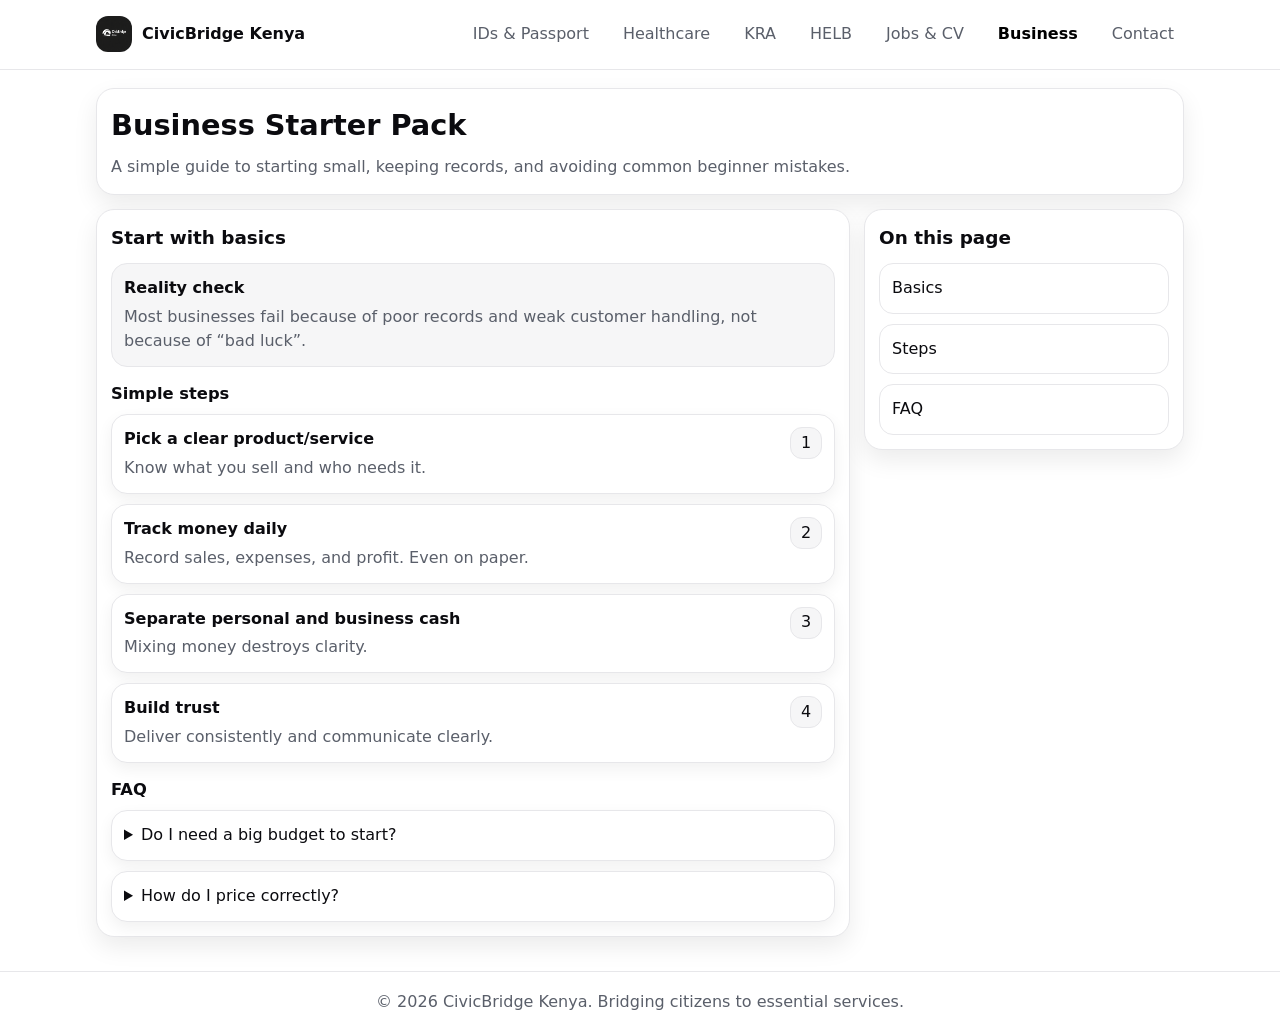
==== business-starter.html @ 0e1bb904 "add updated pages" ====
<!doctype html>
<html lang="en">
  <head>
    <meta charset="UTF-8" />
    <meta name="viewport" content="width=device-width, initial-scale=1.0" />
    <title>CivicBridge Kenya | Business Starter Pack</title>
  <link rel="stylesheet" href="styles.css"></link>
  </head>
  <body>
    <header class="nav">
      <div class="container">
        <div class="navwrap">
          <a class="brand" href="index.html"
            >   <img src="logo.png" alt="." class="mark" /></span
            ><span>CivicBridge Kenya</span></a
          >
          <nav class="links">
            <a href="passport.html">IDs & Passport</a
            ><a href="healthcare.html">Healthcare</a>
            <a href="kra.html">KRA</a>
            <a href="helb.html">HELB</a>
            <a href="jobs-cv.html">Jobs & CV</a
            ><a href="business-starter.html"><b class="current">Business</b></a
            ><a href="contact.html">Contact</a>
          </nav>
          <label class="hamb" for="navToggle" aria-label="Open menu"
            ><span></span
          ></label>
        </div>
        <input type="checkbox" id="navToggle" />
        <div class="mobileMenu">
          <a href="index.html">Home</a
          ><a href="passport.html">IDs & Passport</a
          ><a href="healthcare.html">Healthcare</a>
           <a href="kra.html">KRA</a
          ><a href="helb.html">HELB</a>
          <a href="jobs.html">Jobs & CV</a
          ><a href="business.html">Business</a
          ><a href="contact.html">Contact</a>
        </div>
      </div>
    </header>

    <main>
      <div class="container">
  <section class="panel">
          <h1>Business Starter Pack</h1>
          <p class="subtitle">
            A simple guide to starting small, keeping records, and avoiding
            common beginner mistakes.
          </p>
        </section>

        <div class="layout">
          <article class="panel">
            <h2 id="basics">Start with basics</h2>
            <div class="callout">
              <b>Reality check</b>
              <p>
                Most businesses fail because of poor records and weak customer
                handling, not because of “bad luck”.
              </p>
            </div>

            <h3 id="steps">Simple steps</h3>
            <ol class="steps">
              <li>
                <b>Pick a clear product/service</b>
                <p>Know what you sell and who needs it.</p>
              </li>
              <li>
                <b>Track money daily</b>
                <p>Record sales, expenses, and profit. Even on paper.</p>
              </li>
              <li>
                <b>Separate personal and business cash</b>
                <p>Mixing money destroys clarity.</p>
              </li>
              <li>
                <b>Build trust</b>
                <p>Deliver consistently and communicate clearly.</p>
              </li>
            </ol>

            <h3 id="faq">FAQ</h3>
            <details>
              <summary>Do I need a big budget to start?</summary>
              <p>No. Start small, prove demand, then scale carefully.</p>
            </details>
            <details>
              <summary>How do I price correctly?</summary>
              <p>
                Calculate cost + profit, then compare to competitors. Don’t
                guess blindly.
              </p>
            </details>
          </article>

          <aside class="panel">
            <h2>On this page</h2>
            <nav class="sideNav">
              <a href="#basics">Basics</a>
              <a href="#steps">Steps</a>
              <a href="#faq">FAQ</a>
            </nav>
          </aside>
        </div>
      </div>
    </main>

    <footer>
      <div class="container">
        <div class="copy">
          © 2026 CivicBridge Kenya. Bridging citizens to essential services.
        </div>
      </div>
    </footer>
  </body>
</html>
---- styles.css ----
:root {
      --bg: #ffffff;
      --text: #0b0b0f;
      --muted: #5a5f6a;
      --line: #e7e7ea;
      --surface: #ffffff;
      --soft: #f6f6f7;
      --black: #000000;
      --r: 14px;
      --r2: 18px;
      --max: 1120px;
      --shadow: 0 10px 24px rgba(0, 0, 0, 0.08);
      --shadow2: 0 6px 16px rgba(0, 0, 0, 0.06);
    }

    * {
      box-sizing: border-box;
    }

    html {
      scroll-behavior: smooth;
    }

    body {
      margin: 0;
      font-family:
        system-ui,
        -apple-system,
        Segoe UI,
        Roboto,
        Arial,
        sans-serif;
      background: var(--bg);
      color: var(--text);
      line-height: 1.55;
    }

    a {
      color: inherit;
      text-decoration: none;
    }

    .container {
      max-width: var(--max);
      margin: 0 auto;
      padding: 0 16px;
    }

    .nav {
      position: sticky;
      top: 0;
      z-index: 50;
      background: rgba(255, 255, 255, 0.92);
      border-bottom: 1px solid var(--line);
      backdrop-filter: blur(10px);
    }

    .navwrap {
      display: flex;
      align-items: center;
      justify-content: space-between;
      padding: 12px 0;
      gap: 12px;
    }

    .brand {
      display: flex;
      align-items: center;
      gap: 10px;
      font-weight: 900;
      white-space: nowrap;
    }

    .mark {
      width: 36px;
      height: 36px;
      border-radius: 12px;
      background: var(--black);
      position: relative;
    }

    .mark::after {
      content: "";
      position: absolute;
      inset: 9px;
      border-radius: 10px;
      background: #fff;
      opacity: 0.1;
    }

    .links {
      display: flex;
      gap: 14px;
      color: var(--muted);
    }

    .links a {
      padding: 10px 10px;
      border-radius: 10px;
    }

    .links a:hover {
      background: var(--soft);
      color: var(--text);
    }

    #navToggle {
      display: none;
    }

    .current {
color: black;      
    }

 
    .hamb {
      display: none;
      width: 46px;
      height: 46px;
      border: 1px solid var(--line);
      border-radius: 12px;
      background: #fff;
      cursor: pointer;
      align-items: center;
      justify-content: center;
    }

    .hamb span {
      width: 20px;
      height: 2px;
      background: var(--text);
      position: relative;
      display: block;
    }

    .hamb span::before,
    .hamb span::after {
      content: "";
      position: absolute;
      left: 0;
      width: 20px;
      height: 2px;
      background: var(--text);
    }

    .hamb span::before {
      top: -6px;
    }

    .hamb span::after {
      top: 6px;
    }

    .mobileMenu {
      display: none;
      padding: 10px 0 14px;
      border-top: 1px solid var(--line);
      background: rgba(255, 255, 255, 0.98);
    }

    .mobileMenu a {
      display: block;
      padding: 12px 12px;
      border-radius: 12px;
      color: var(--muted);
      font-weight: 750;
    }

    .mobileMenu a:hover {
      background: var(--soft);
      color: var(--text);
    }

    #navToggle:checked~.mobileMenu {
      display: block;
    }

    main {
      padding: 18px 0 34px;
    }
    .panel {
      border: 1px solid var(--line);
      border-radius: var(--r2);
      background: var(--surface);
      box-shadow: var(--shadow);
      padding: 14px;
    }

    h1 {
      margin: 0;
      font-size: 1.8rem;
    }

    .subtitle {
      margin: 8px 0 0;
      color: var(--muted);
      max-width: 78ch;
    }

    .layout {
      margin-top: 14px;
      display: grid;
      grid-template-columns: 1fr 320px;
      gap: 14px;
      align-items: start;
    }

    h2 {
      margin: 0 0 10px;
      font-size: 1.15rem;
    }

    h3 {
      margin: 14px 0 8px;
      font-size: 1.02rem;
    }

    .callout {
      border-radius: 16px;
      padding: 12px;
      border: 1px solid var(--line);
      background: var(--soft);
      margin: 10px 0;
    }

    .callout b {
      display: block;
      margin-bottom: 4px;
    }

    .callout p {
      margin: 0;
      color: var(--muted);
    }

    .checklist {
      list-style: none;
      padding: 0;
      margin: 0;
      display: grid;
      gap: 10px;
    }

    .checklist li {
      display: flex;
      gap: 10px;
      align-items: flex-start;
      border: 1px solid var(--line);
      background: #fff;
      border-radius: 16px;
      padding: 10px 12px;
      box-shadow: var(--shadow2);
    }

    .tick {
      width: 22px;
      height: 22px;
      border-radius: 999px;
      background: var(--black);
      color: #fff;
      display: grid;
      place-items: center;
      margin-top: 2px;
    }

    .checklist span {
      color: var(--muted);
    }

    .steps {
      counter-reset: step;
      display: grid;
      gap: 10px;
      margin: 0;
      padding: 0;
      list-style: none;
    }

    .steps li {
      border: 1px solid var(--line);
      background: #fff;
      border-radius: 16px;
      padding: 12px;
      position: relative;
      box-shadow: var(--shadow2);
    }

    .steps li::before {
      counter-increment: step;
      content: counter(step);
      position: absolute;
      top: 12px;
      right: 12px;
      width: 30px;
      height: 30px;
      border-radius: 12px;
      display: grid;
      place-items: center;
      background: var(--soft);
      border: 1px solid var(--line);
      color: var(--text);
    }

    .steps b {
      display: block;
      margin-bottom: 4px;
    }

    .steps p {
      margin: 0;
      color: var(--muted);
    }

    details {
      border: 1px solid var(--line);
      background: #fff;
      border-radius: 16px;
      padding: 12px;
      box-shadow: var(--shadow2);
    }

    details+details {
      margin-top: 10px;
    }

    summary {
      cursor: pointer;
    }

    details p {
      margin: 10px 0 0;
      color: var(--muted);
    }

    .sideNav {
      display: grid;
      gap: 10px;
    }

    .sideNav a {
      padding: 12px;
      border-radius: 14px;
      border: 1px solid var(--line);
      background: #fff;
    }

    .sideNav a:hover {
      background: var(--soft);
    }

    .miniNote {
      margin: 10px 0 0;
      color: var(--muted);
      font-size: 0.92rem;
    }

    footer {
      border-top: 1px solid var(--line);
      background: #fff;
      padding: 18px 0;text-align: center;

    }

    .copy {
      color: var(--muted);
    }
    .tableWrap{
      margin-top:10px;
      overflow:auto;
      border-radius: 16px;
      border:1px solid var(--line);
      background:#fff;
      box-shadow: var(--shadow2);
    }
    table{
      width:100%;
      border-collapse: collapse;
      min-width: 720px;
    }
    th, td{
      padding:12px;
      border-bottom:1px solid var(--line);
      text-align:left;
      vertical-align:top;
    }
    th{
      background: var(--soft);
      font-weight:900;
      position:sticky; top:0;
    }
    td{color: var(--muted);}

     .grid {
        margin-top: 14px;
        display: grid;
        grid-template-columns: 1fr 1fr;
        gap: 14px;
      }
      label {
        display: block;
        font-size: 0.82rem;
        color: var(--muted);
        font-weight: 800;
        margin-bottom: 6px;
      }
      input,
      textarea,
      select {
        width: 100%;
        padding: 12px 12px;
        border-radius: 12px;
        border: 1px solid var(--line);
        background: #fff;
        color: var(--text);
        outline: none;
        transition:
          border 0.15s ease,
          box-shadow 0.15s ease;
      }
      input:focus,
      textarea:focus,
      select:focus {
        border-color: #111;
        box-shadow: 0 0 0 4px rgba(0, 0, 0, 0.1);
      }
      textarea {
        min-height: 120px;
        resize: vertical;
      }
      .btn {
        border: none;
        background: var(--black);
        color: #fff;
        padding: 12px 14px;
        border-radius: 999px;
        font-weight: 900;
        cursor: pointer;
        box-shadow: var(--shadow2);
      }
      .btn:hover {
        filter: brightness(0.95);
      }
         .list {
        list-style: none;
        padding: 0;
        margin: 10px 0 0;
        display: grid;
        gap: 10px;
      }
      .list li {
        border: 1px solid var(--line);
        background: var(--soft);
        border-radius: 16px;
        padding: 12px;
      }
      .list b {
        display: block;
        margin-bottom: 4px;
      }
    @media (max-width: 980px) {
      .layout {
        grid-template-columns: 1fr;
      }
    }

    @media (max-width: 760px) {
      .links {
        display: none;
      }

      .hamb {
        display: flex;
      }
    }
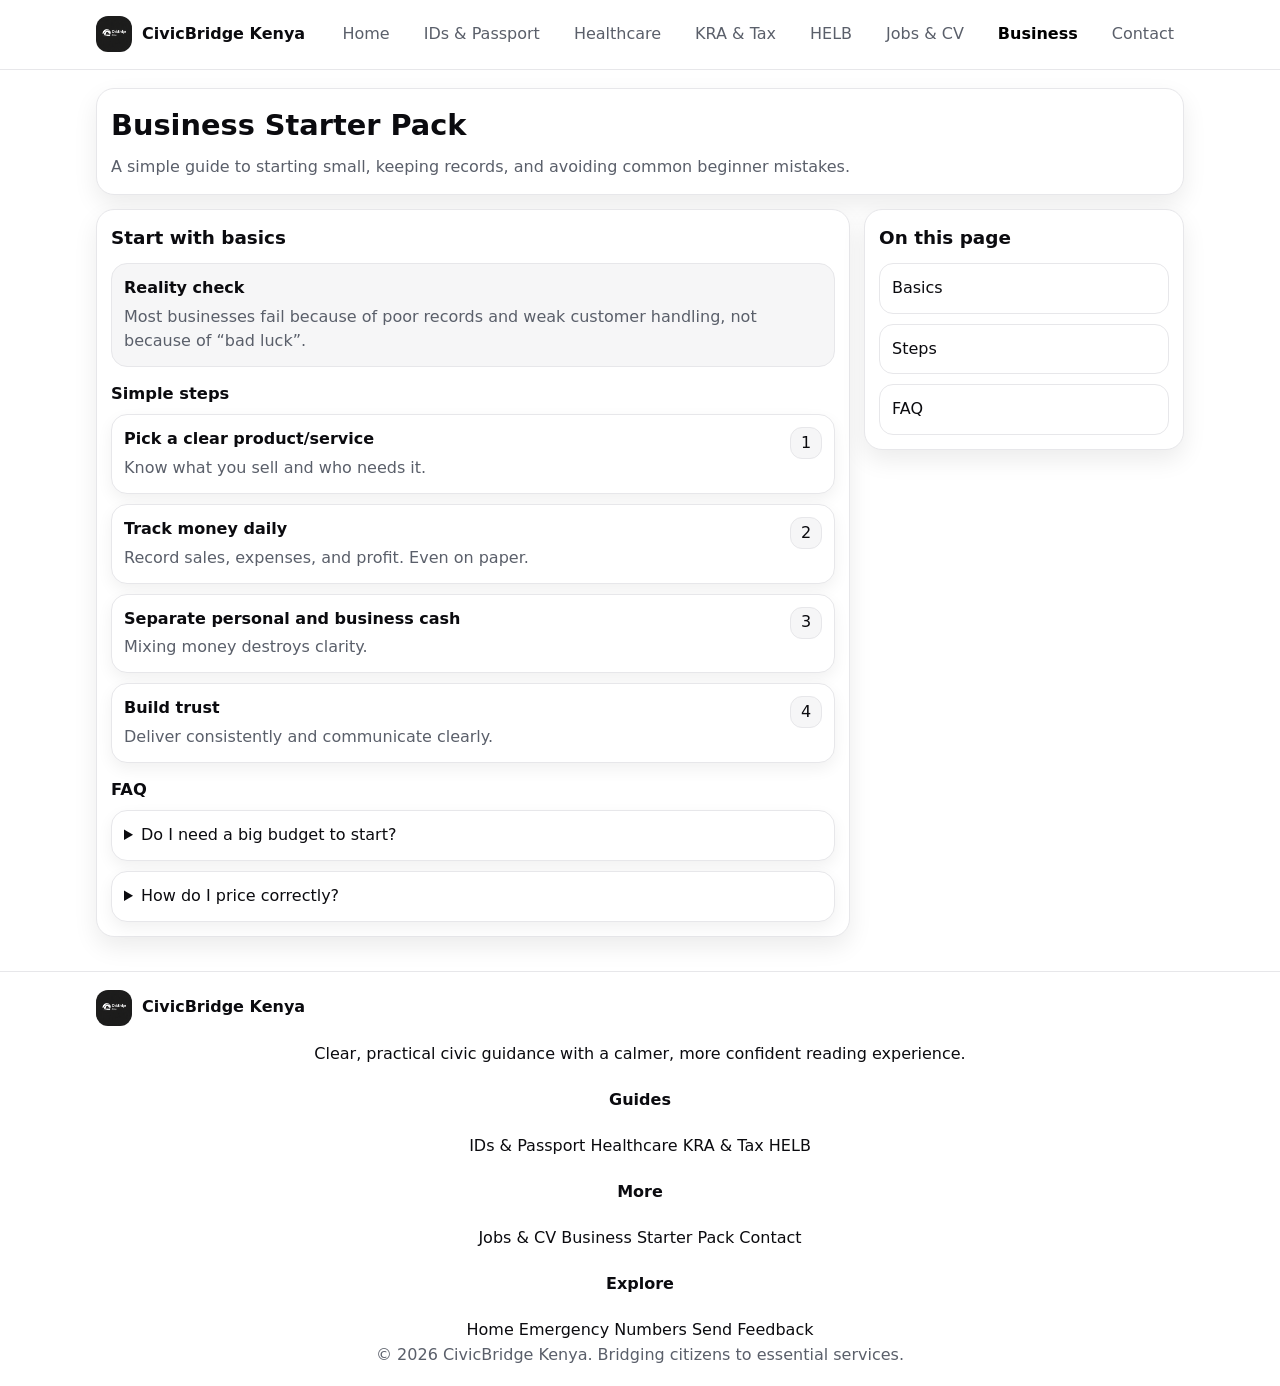
==== commit 62710223: "add business starter pack page" ====
--- a/business-starter.html
+++ b/business-starter.html
@@ -1,27 +1,28 @@
-<!doctype html>
+﻿<!doctype html>
 <html lang="en">
   <head>
     <meta charset="UTF-8" />
     <meta name="viewport" content="width=device-width, initial-scale=1.0" />
     <title>CivicBridge Kenya | Business Starter Pack</title>
-  <link rel="stylesheet" href="styles.css"></link>
+    <link rel="stylesheet" href="styles.css" />
   </head>
   <body>
     <header class="nav">
       <div class="container">
         <div class="navwrap">
-          <a class="brand" href="index.html"
-            >   <img src="logo.png" alt="." class="mark" /></span
-            ><span>CivicBridge Kenya</span></a
-          >
-          <nav class="links">
-            <a href="passport.html">IDs & Passport</a
-            ><a href="healthcare.html">Healthcare</a>
-            <a href="kra.html">KRA</a>
+          <a class="brand" href="index.html">
+            <img src="images/logo.png" alt="." class="mark" />
+            <span>CivicBridge Kenya</span>
+          </a>
+          <nav class="links" aria-label="Primary navigation">
+            <a href="index.html">Home</a>
+            <a href="passport.html">IDs & Passport</a>
+            <a href="healthcare.html">Healthcare</a>
+            <a href="kra.html">KRA & Tax</a>
             <a href="helb.html">HELB</a>
-            <a href="jobs-cv.html">Jobs & CV</a
-            ><a href="business-starter.html"><b class="current">Business</b></a
-            ><a href="contact.html">Contact</a>
+            <a href="jobs-cv.html">Jobs & CV</a>
+            <a href="business-starter.html"><b class="current">Business</b></a>
+            <a href="contact.html">Contact</a>
           </nav>
           <label class="hamb" for="navToggle" aria-label="Open menu"
             ><span></span
@@ -32,10 +33,10 @@
           <a href="index.html">Home</a
           ><a href="passport.html">IDs & Passport</a
           ><a href="healthcare.html">Healthcare</a>
-           <a href="kra.html">KRA</a
+           <a href="kra.html">KRA & Tax</a
           ><a href="helb.html">HELB</a>
-          <a href="jobs.html">Jobs & CV</a
-          ><a href="business.html">Business</a
+          <a href="jobs-cv.html">Jobs & CV</a
+          ><a href="business-starter.html">Business Starter Pack</a
           ><a href="contact.html">Contact</a>
         </div>
       </div>
@@ -110,6 +111,37 @@
 
     <footer>
       <div class="container">
+        <div class="footGrid">
+          <div>
+            <a class="brand" href="index.html">
+              <img src="images/logo.png" alt="." class="mark" />
+              <span>CivicBridge Kenya</span>
+            </a>
+            <p class="footerTag">
+              Clear, practical civic guidance with a calmer, more confident
+              reading experience.
+            </p>
+          </div>
+          <div>
+            <h4>Guides</h4>
+            <a href="passport.html">IDs & Passport</a>
+            <a href="healthcare.html">Healthcare</a>
+            <a href="kra.html">KRA & Tax</a>
+            <a href="helb.html">HELB</a>
+          </div>
+          <div>
+            <h4>More</h4>
+            <a href="jobs-cv.html">Jobs & CV</a>
+            <a href="business-starter.html">Business Starter Pack</a>
+            <a href="contact.html">Contact</a>
+          </div>
+          <div>
+            <h4>Explore</h4>
+            <a href="index.html">Home</a>
+            <a href="contact.html">Emergency Numbers</a>
+            <a href="contact.html">Send Feedback</a>
+          </div>
+        </div>
         <div class="copy">
           © 2026 CivicBridge Kenya. Bridging citizens to essential services.
         </div>
